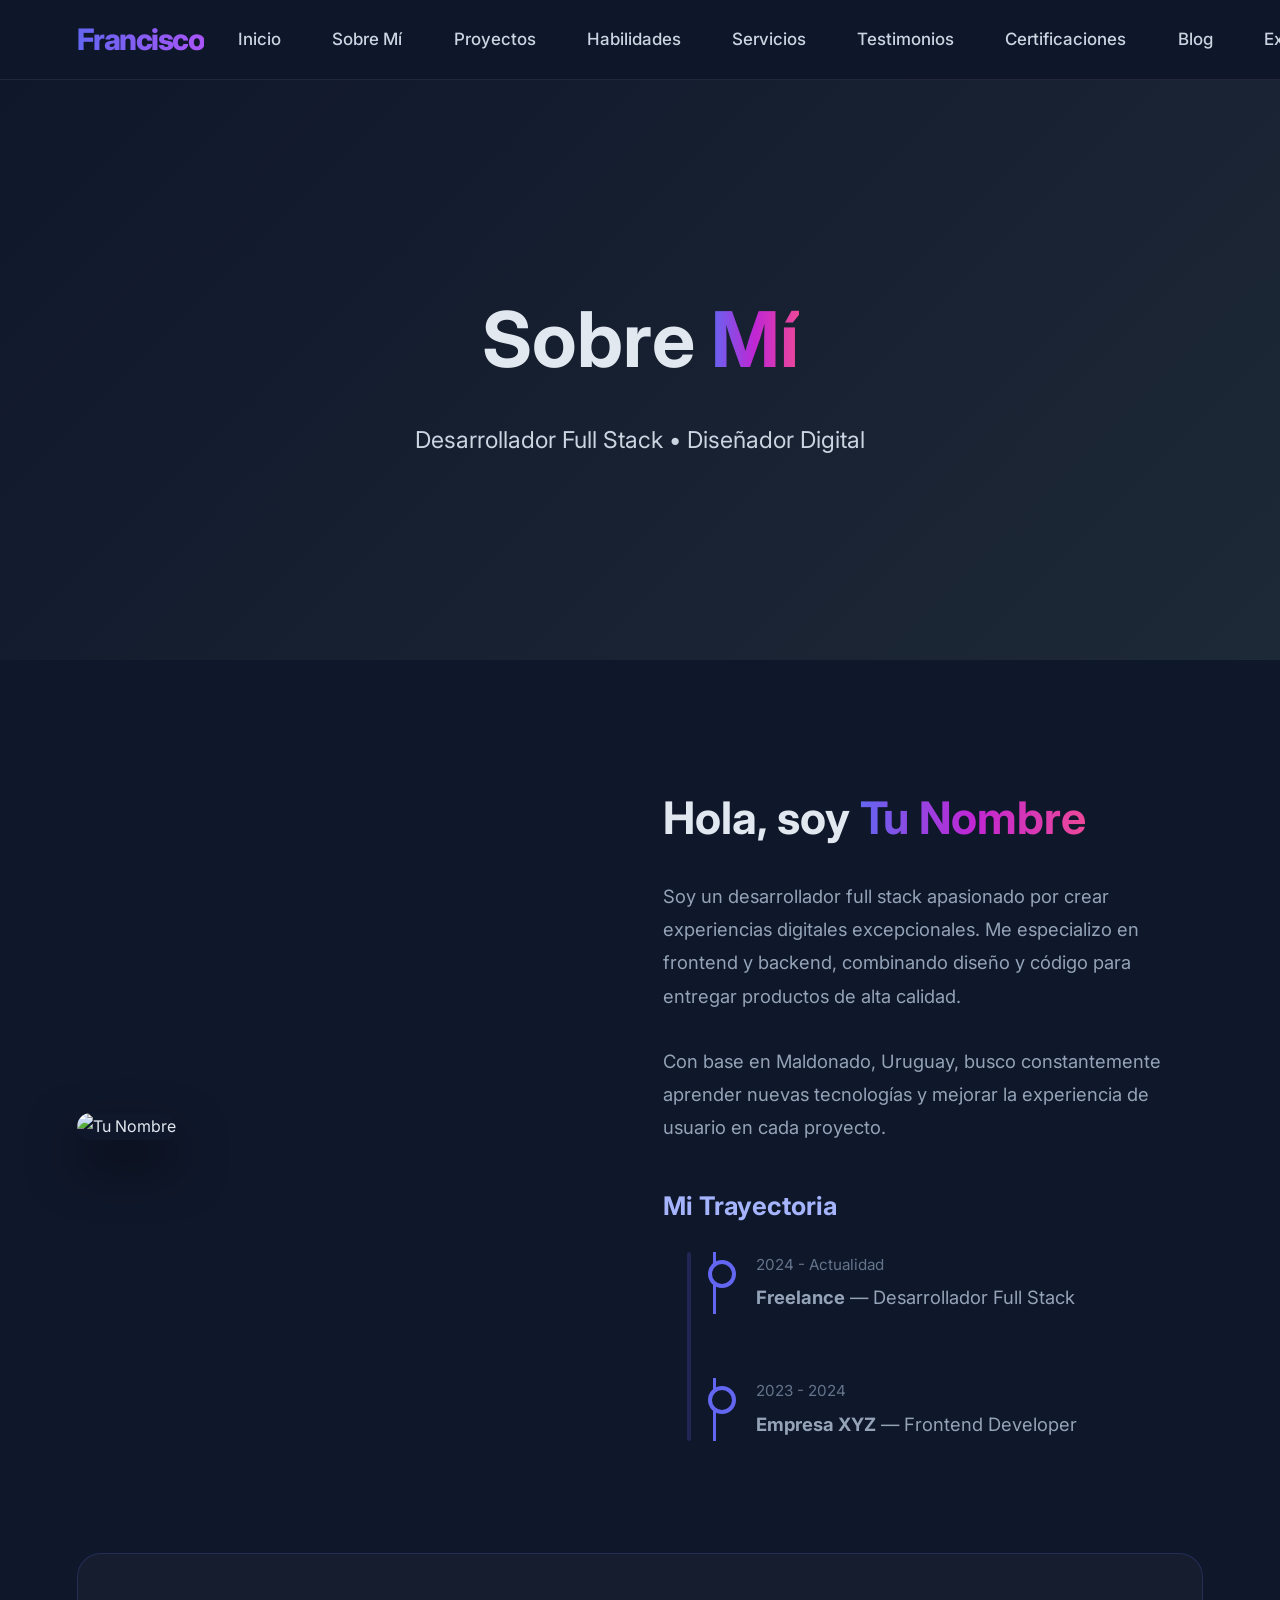
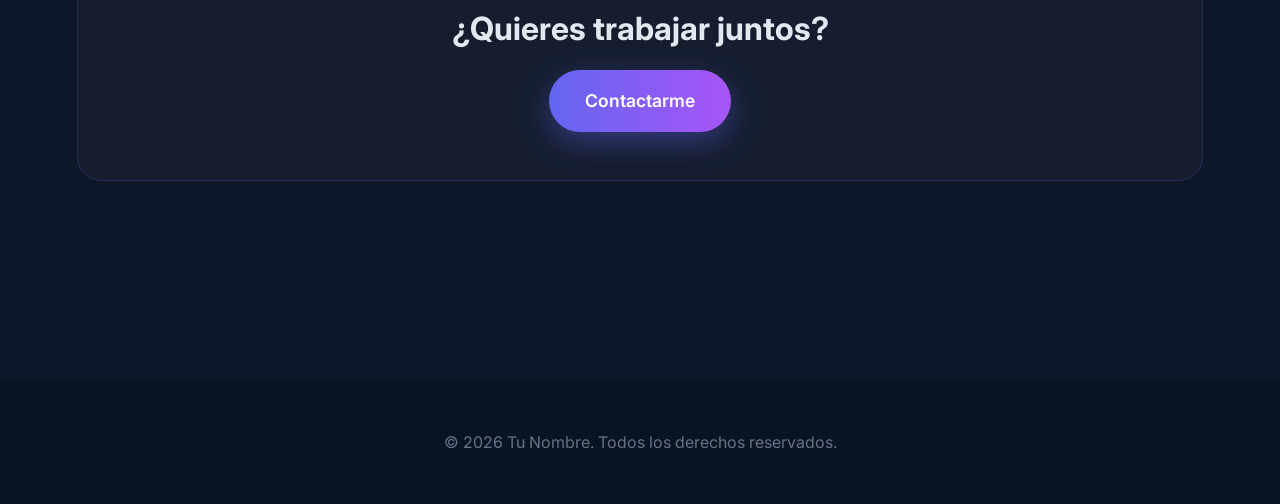
==== about.html @ 86a6cf91 "new commit" ====
<!DOCTYPE html>
<html lang="es">
<head>
  <meta charset="UTF-8">
  <meta name="viewport" content="width=device-width, initial-scale=1.0">
  <title>Sobre Mí | Tu Nombre</title>
  <link rel="stylesheet" href="css/style.css">
  <link rel="stylesheet" href="https://cdnjs.cloudflare.com/ajax/libs/font-awesome/6.6.0/css/all.min.css">
  <link href="https://fonts.googleapis.com/css2?family=Inter:wght@400;500;600;700;800&display=swap" rel="stylesheet">
</head>
<body>

  <!-- Navbar -->
<nav class="navbar">
  <div class="logo">Francisco</div>
  <ul class="nav-links">
    <li><a href="index.html">Inicio</a></li>
    <li><a href="about.html" class="active">Sobre Mí</a></li>
    <li><a href="projects.html">Proyectos</a></li>
    <li><a href="skills.html">Habilidades</a></li>
    <li><a href="services.html">Servicios</a></li>
    <li><a href="testimonials.html">Testimonios</a></li>
    <li><a href="certifications.html">Certificaciones</a></li>
    <li><a href="blog.html">Blog</a></li>
    <li><a href="experience.html">Experiencia</a></li>
    <li><a href="contact.html">Contacto</a></li>
  </ul>
  <div class="hamburger">☰</div>
</nav>

  <!-- Hero -->
  <section class="about-hero">
    <div class="about-hero-content">
      <h1>Sobre <span class="highlight">Mí</span></h1>
      <p>Desarrollador Full Stack • Diseñador Digital</p>
    </div>
  </section>

  <!-- CONTENIDO PRINCIPAL - Corregido -->
  <section class="about-section">
    <div class="about-container">
      <div class="about-grid">

        <!-- Imagen -->
        <div class="about-image">
          <img src="assets/img/foto-perfil.jpg" alt="Tu Nombre">
        </div>

        <!-- Texto -->
        <div class="about-text">
          <h2>Hola, soy <span class="highlight">Tu Nombre</span></h2>
          
          <p>Soy un desarrollador full stack apasionado por crear experiencias digitales excepcionales. Me especializo en frontend y backend, combinando diseño y código para entregar productos de alta calidad.</p>
          
          <p>Con base en Maldonado, Uruguay, busco constantemente aprender nuevas tecnologías y mejorar la experiencia de usuario en cada proyecto.</p>

          <div class="about-experience">
            <h3>Mi Trayectoria</h3>
            <div class="timeline">
              <div class="timeline-item">
                <span class="year">2024 - Actualidad</span>
                <p><strong>Freelance</strong> — Desarrollador Full Stack</p>
              </div>
              <div class="timeline-item">
                <span class="year">2023 - 2024</span>
                <p><strong>Empresa XYZ</strong> — Frontend Developer</p>
              </div>
            </div>
          </div>
        </div>

      </div>

      <!-- CTA -->
      <div class="about-cta">
        <h3>¿Quieres trabajar juntos?</h3>
        <a href="index.html#contacto" class="btn primary">Contactarme</a>
      </div>
    </div>
  </section>

  <!-- Footer -->
  <footer class="footer">
    <p>&copy; 2026 Tu Nombre. Todos los derechos reservados.</p>
  </footer>

  <script src="js/script.js"></script>
</body>
</html>
---- css/style.css ----
@import url('https://fonts.googleapis.com/css2?family=Inter:wght@400;500;600;700;800&display=swap');

/* ==================== TIPOGRAFÍA GLOBAL ==================== */
* {
  margin: 0;
  padding: 0;
  box-sizing: border-box;
  font-family: 'Inter', system-ui, sans-serif !important;
}

:root {
  --primary: #6366f1;
  --accent: #a855f7;
  --dark: #0f172a;
}

body {
  font-family: 'Inter', system-ui, sans-serif !important;
  font-size: 16px;
  line-height: 1.7;
  color: #e2e8f0;
  background: var(--dark);
}

.navbar, .nav-links, .nav-links a, .logo {
  font-family: 'Inter', system-ui, sans-serif !important;
}

/* ==================== NAVBAR - CON MÁS ESPACIO ENTRE LOGO E INICIO ==================== */
.navbar {
  position: fixed;
  top: 0;
  width: 100%;
  background: rgba(15, 23, 42, 0.95);
  backdrop-filter: blur(16px);
  padding: 1.25rem 6%;
  display: flex;
  justify-content: space-between;
  align-items: center;
  z-index: 1000;
  border-bottom: 1px solid rgba(255,255,255,0.08);
  height: 80px;
}

.logo {
  font-size: 1.85rem;
  font-weight: 800;
  background: linear-gradient(90deg, #6366f1, #a855f7);
  -webkit-background-clip: text;
  -webkit-text-fill-color: transparent;
  letter-spacing: -1.5px;
  white-space: nowrap;
  margin-right: 30px;           /* ← Aumentamos el espacio aquí */
}

.nav-links {
  display: flex;
  gap: 2.7rem;
  list-style: none;
  margin: 0;
  padding: 0;
  align-items: center;
}

.nav-links a {
  color: #cbd5e1;
  text-decoration: none;
  font-size: 1.06rem;
  font-weight: 500;
  padding: 8px 4px;
  position: relative;
  white-space: nowrap;
  transition: all 0.3s ease;
}

.nav-links a:hover {
  color: white;
}

.nav-links a::after {
  content: '';
  position: absolute;
  width: 0;
  height: 3px;
  bottom: -7px;
  left: 4px;
  background: linear-gradient(90deg, #6366f1, #a855f7);
  transition: width 0.4s ease;
}

.nav-links a:hover::after {
  width: calc(100% - 8px);
}

/* Hamburger */
.hamburger {
  display: none;
  font-size: 1.9rem;
  cursor: pointer;
  color: #e2e8f0;
}

/* ==================== HERO ==================== */
.hero {
  height: 100vh;
  display: flex;
  align-items: center;
  justify-content: center;
  text-align: center;
  position: relative;
  background: linear-gradient(135deg, #0f172a 0%, #1e2937 100%);
  overflow: hidden;
}

.hero::before {
  content: '';
  position: absolute;
  inset: 0;
  background: url('https://source.unsplash.com/random/1920x1080/?dark,abstract') center/cover;
  opacity: 0.12;
  z-index: 1;
}

.hero-content {
  position: relative;
  z-index: 2;
  max-width: 900px;
  padding: 0 20px;
}

.hero h1 {
  font-size: 5.2rem;
  line-height: 1.05;
  margin-bottom: 1.2rem;
  font-weight: 800;
  letter-spacing: -3px;
}

.highlight {
  background: linear-gradient(90deg, #6366f1, #c026d3, #ec4899);
  -webkit-background-clip: text;
  -webkit-text-fill-color: transparent;
}

.subtitle {
  font-size: 1.65rem;
  margin-bottom: 2.8rem;
  color: #cbd5e1;
  font-weight: 400;
}

.hero-buttons {
  display: flex;
  gap: 1.2rem;
  justify-content: center;
  flex-wrap: wrap;
}

.btn {
  padding: 16px 36px;
  border-radius: 9999px;
  font-weight: 600;
  text-decoration: none;
  font-size: 1.1rem;
  transition: all 0.4s cubic-bezier(0.4, 0, 0.2, 1);
  display: inline-flex;
  align-items: center;
  gap: 10px;
}

.primary {
  background: linear-gradient(90deg, var(--primary), var(--accent));
  color: white;
  box-shadow: 0 10px 30px rgba(99, 102, 241, 0.4);
}

.primary:hover {
  transform: translateY(-8px) scale(1.05);
  box-shadow: 0 20px 45px rgba(99, 102, 241, 0.5);
}

.secondary {
  background: transparent;
  color: white;
  border: 2px solid rgba(203, 213, 225, 0.6);
}

.secondary:hover {
  border-color: var(--primary);
  color: var(--primary);
  background: rgba(99, 102, 241, 0.1);
}

/* ==================== SECCIONES ==================== */
.section {
  padding: 130px 6% 100px;
  scroll-margin-top: 90px;
}

.section h2 {
  font-size: 3.2rem;
  text-align: center;
  margin-bottom: 4rem;
  font-weight: 700;
  background: linear-gradient(90deg, #e2e8f0, #94a3b8);
  -webkit-background-clip: text;
  -webkit-text-fill-color: transparent;
}

/* ==================== PROYECTOS ==================== */
.projects-grid {
  display: grid;
  grid-template-columns: repeat(auto-fit, minmax(380px, 1fr));
  gap: 2.5rem;
}

.project-card {
  background: rgba(30, 41, 55, 0.6);
  border-radius: 24px;
  overflow: hidden;
  border: 1px solid rgba(148, 163, 184, 0.15);
  transition: all 0.5s cubic-bezier(0.4, 0, 0.2, 1);
  backdrop-filter: blur(10px);
}

.project-card:hover {
  transform: translateY(-20px);
  border-color: var(--primary);
  box-shadow: 0 30px 60px rgba(0, 0, 0, 0.5);
}

.project-card img {
  width: 100%;
  height: 260px;
  object-fit: cover;
  transition: transform 0.6s ease;
}

.project-card:hover img {
  transform: scale(1.1);
}

.project-info {
  padding: 1.8rem;
}

.project-info h3 {
  font-size: 1.5rem;
  margin-bottom: 0.8rem;
}

.project-info p {
  color: #94a3b8;
  margin-bottom: 1.2rem;
}

.tags {
  display: flex;
  flex-wrap: wrap;
  gap: 8px;
  margin-bottom: 1.5rem;
}

.tags span {
  background: rgba(99, 102, 241, 0.15);
  color: #a5b4fc;
  padding: 6px 14px;
  border-radius: 30px;
  font-size: 0.85rem;
}

/* ==================== HABILIDADES ==================== */
.skills-grid {
  display: grid;
  grid-template-columns: repeat(auto-fit, minmax(130px, 1fr));
  gap: 1.8rem;
}

.skill-item {
  background: rgba(30, 41, 55, 0.6);
  padding: 2.2rem 1.5rem;
  border-radius: 20px;
  text-align: center;
  transition: all 0.4s ease;
  border: 1px solid rgba(148, 163, 184, 0.1);
}

.skill-item:hover {
  background: rgba(99, 102, 241, 0.12);
  border-color: var(--primary);
  transform: translateY(-10px) scale(1.05);
}

.skill-item i {
  font-size: 2.8rem;
  margin-bottom: 1rem;
  color: var(--primary);
}

/* ==================== RESPONSIVE ==================== */
@media (max-width: 768px) {
  .hero h1 {
    font-size: 3.8rem;
  }
  
  .nav-links {
    position: fixed;
    top: 75px;
    left: -100%;
    width: 100%;
    height: calc(100vh - 75px);
    background: var(--dark);
    flex-direction: column;
    align-items: center;
    justify-content: start;
    padding-top: 3rem;
    transition: 0.5s ease;
  }
  
  .nav-links.active {
    left: 0;
  }
  
  .hamburger {
    display: block;
  }
  
  .section {
    padding: 100px 5%;
  }
}

/* ==================== ABOUT PAGE - DETALLADA ==================== */

.about-hero {
  height: 65vh;
  background: linear-gradient(135deg, #0f172a 0%, #1e2937 100%);
  display: flex;
  align-items: center;
  justify-content: center;
  text-align: center;
  position: relative;
  margin-top: 75px;
}

.about-hero::before {
  content: '';
  position: absolute;
  inset: 0;
  background: url('https://source.unsplash.com/random/1920x1080/?developer,portrait') center/cover;
  opacity: 0.18;
}

.about-hero-content h1 {
  font-size: 4.8rem;
  margin-bottom: 1rem;
}

.about-hero-content p {
  font-size: 1.45rem;
  max-width: 700px;
  margin: 0 auto;
  color: #cbd5e1;
}

/* Contenido */
.about-section {
  padding: 120px 6% 100px;
}

.about-container {
  max-width: 1300px;
  margin: 0 auto;
}

.about-grid {
  display: grid;
  grid-template-columns: 1fr 1.1fr;
  gap: 6rem;
  align-items: center;
}

.about-image img {
  width: 100%;
  border-radius: 24px;
  box-shadow: 0 30px 60px rgba(0, 0, 0, 0.6);
}

.about-text h2 {
  font-size: 2.9rem;
  margin-bottom: 1.6rem;
}

.about-experience h3,
.about-values h3 {
  margin: 2.5rem 0 1.5rem;
  font-size: 1.6rem;
  color: #a5b4fc;
}

.timeline-item {
  margin-bottom: 1.4rem;
  padding-left: 1.2rem;
  border-left: 3px solid #6366f1;
}

.timeline-item .year {
  color: #64748b;
  font-size: 0.95rem;
  display: block;
  margin-bottom: 4px;
}

/* Valores */
.values-grid {
  display: grid;
  grid-template-columns: repeat(auto-fit, minmax(140px, 1fr));
  gap: 1.5rem;
}

.value-card {
  background: rgba(30, 41, 55, 0.6);
  padding: 1.8rem 1rem;
  border-radius: 16px;
  text-align: center;
  transition: 0.4s;
}

.value-card:hover {
  transform: translateY(-8px);
  background: rgba(99, 102, 241, 0.15);
}

.value-card i {
  font-size: 2.2rem;
  margin-bottom: 1rem;
  color: #6366f1;
}

/* CTA */
.about-cta {
  text-align: center;
  margin-top: 5rem;
  padding: 3rem;
  background: rgba(30, 41, 55, 0.4);
  border-radius: 24px;
  border: 1px solid rgba(99, 102, 241, 0.2);
}

.about-cta h3 {
  font-size: 2rem;
  margin-bottom: 0.8rem;
}

/* ==================== FIX PARA PARTE INFERIOR ==================== */

/* ==================== ABOUT SECTION - FIX VISIBILIDAD ==================== */

.about-section {
  padding: 120px 6% 150px;
  background: var(--dark);
  min-height: 100vh;
}

.about-container {
  max-width: 1200px;
  margin: 0 auto;
}

.about-grid {
  display: grid;
  grid-template-columns: 1fr 1.1fr;
  gap: 6rem;
  align-items: center;
}

.about-image img {
  width: 100%;
  border-radius: 24px;
  box-shadow: 0 25px 50px rgba(0, 0, 0, 0.5);
}

.about-text h2 {
  font-size: 2.8rem;
  margin-bottom: 1.5rem;
}

.about-text p {
  font-size: 1.15rem;
  line-height: 1.8;
  color: #94a3b8;
  margin-bottom: 2rem;
}

/* Footer */
.footer {
  background: #0a1321;
  color: #64748b;
  text-align: center;
  padding: 3rem 6%;
  margin-top: 50px;
}

/* ==================== PROJECTS PAGE ==================== */

.projects-hero {
  height: 60vh;
  background: linear-gradient(135deg, #0f172a, #1e2937);
  display: flex;
  align-items: center;
  justify-content: center;
  text-align: center;
  margin-top: 75px;
  position: relative;
}

.projects-hero::before {
  content: '';
  position: absolute;
  inset: 0;
  background: url('https://source.unsplash.com/random/1920x1080/?code,programming') center/cover;
  opacity: 0.15;
}

.projects-hero-content h1 {
  font-size: 4.5rem;
  margin-bottom: 1rem;
}

.projects-hero-content p {
  font-size: 1.4rem;
  color: #cbd5e1;
}

/* Filtros */
.filter-buttons {
  display: flex;
  justify-content: center;
  gap: 1rem;
  margin-bottom: 4rem;
  flex-wrap: wrap;
}

.filter-btn {
  padding: 12px 28px;
  border: 2px solid rgba(99, 102, 241, 0.3);
  background: transparent;
  color: #cbd5e1;
  border-radius: 50px;
  cursor: pointer;
  transition: all 0.4s ease;
  font-weight: 500;
}

.filter-btn:hover,
.filter-btn.active {
  background: #6366f1;
  border-color: #6366f1;
  color: white;
  transform: translateY(-3px);
}

/* Grid de Proyectos */
.projects-grid {
  display: grid;
  grid-template-columns: repeat(auto-fit, minmax(380px, 1fr));
  gap: 2.5rem;
}

.project-card {
  background: rgba(30, 41, 55, 0.7);
  border-radius: 24px;
  overflow: hidden;
  border: 1px solid rgba(148, 163, 184, 0.15);
  transition: all 0.5s ease;
  backdrop-filter: blur(10px);
}

.project-card:hover {
  transform: translateY(-20px);
  box-shadow: 0 30px 60px rgba(0, 0, 0, 0.5);
  border-color: #6366f1;
}

.project-card img {
  width: 100%;
  height: 260px;
  object-fit: cover;
  transition: transform 0.6s ease;
}

.project-card:hover img {
  transform: scale(1.08);
}

.project-info {
  padding: 1.8rem;
}

.project-info h3 {
  font-size: 1.55rem;
  margin-bottom: 0.8rem;
}

.project-info p {
  color: #94a3b8;
  margin-bottom: 1.3rem;
  line-height: 1.6;
}

.tags {
  display: flex;
  flex-wrap: wrap;
  gap: 8px;
  margin-bottom: 1.5rem;
}

.tags span {
  background: rgba(99, 102, 241, 0.15);
  color: #a5b4fc;
  padding: 6px 16px;
  border-radius: 30px;
  font-size: 0.85rem;
}

.project-links {
  display: flex;
  gap: 1rem;
}

.project-links a {
  color: #6366f1;
  text-decoration: none;
  font-weight: 600;
}

/* ==================== SKILLS PAGE ==================== */

.skills-hero {
  height: 60vh;
  background: linear-gradient(135deg, #0f172a, #1e2937);
  display: flex;
  align-items: center;
  justify-content: center;
  text-align: center;
  margin-top: 75px;
  position: relative;
}

.skills-hero::before {
  content: '';
  position: absolute;
  inset: 0;
  background: url('https://source.unsplash.com/random/1920x1080/?skills,technology') center/cover;
  opacity: 0.15;
}

.skills-hero-content h1 {
  font-size: 4.6rem;
}

.skills-section {
  padding: 120px 6% 100px;
  background: var(--dark);
}

.skills-container {
  max-width: 1200px;
  margin: 0 auto;
}

.skills-category {
  margin-bottom: 5rem;
}

.skills-category h2 {
  font-size: 2.2rem;
  margin-bottom: 2.5rem;
  color: #a5b4fc;
  display: flex;
  align-items: center;
  gap: 15px;
}

.skills-grid {
  display: grid;
  grid-template-columns: repeat(auto-fit, minmax(280px, 1fr));
  gap: 1.8rem;
}

.skill-card {
  background: rgba(30, 41, 55, 0.7);
  padding: 2rem 1.8rem;
  border-radius: 20px;
  border: 1px solid rgba(148, 163, 184, 0.1);
  transition: all 0.4s ease;
  text-align: center;
}

.skill-card:hover {
  transform: translateY(-12px);
  border-color: #6366f1;
  box-shadow: 0 20px 40px rgba(99, 102, 241, 0.2);
}

.skill-card i {
  font-size: 3.2rem;
  margin-bottom: 1.2rem;
  color: #6366f1;
}

.skill-card h3 {
  font-size: 1.35rem;
  margin-bottom: 1rem;
}

.progress-bar {
  height: 8px;
  background: rgba(255,255,255,0.1);
  border-radius: 10px;
  overflow: hidden;
  margin-top: 1rem;
}

.progress {
  height: 100%;
  background: linear-gradient(90deg, #6366f1, #a855f7);
  border-radius: 10px;
  transition: width 1.5s ease;
}

/* ==================== CONTACT PAGE ==================== */

.contact-hero {
  height: 55vh;
  background: linear-gradient(135deg, #0f172a, #1e2937);
  display: flex;
  align-items: center;
  justify-content: center;
  text-align: center;
  margin-top: 75px;
  position: relative;
}

.contact-hero::before {
  content: '';
  position: absolute;
  inset: 0;
  background: url('https://source.unsplash.com/random/1920x1080/?contact') center/cover;
  opacity: 0.12;
}

.contact-hero-content h1 {
  font-size: 4.4rem;
}

.contact-section {
  padding: 100px 6% 120px;
  background: var(--dark);
}

.contact-container {
  max-width: 1100px;
  margin: 0 auto;
}

.contact-grid {
  display: grid;
  grid-template-columns: 1.1fr 1fr;
  gap: 5rem;
}

.contact-form h2,
.contact-info h2 {
  margin-bottom: 2rem;
  color: #a5b4fc;
}

/* Formulario */
.contact-form input,
.contact-form textarea {
  width: 100%;
  padding: 16px 20px;
  margin-bottom: 1.2rem;
  background: rgba(30, 41, 55, 0.6);
  border: 1px solid rgba(148, 163, 184, 0.2);
  border-radius: 12px;
  color: white;
  font-size: 1.05rem;
  transition: 0.3s;
}

.contact-form input:focus,
.contact-form textarea:focus {
  border-color: #6366f1;
  outline: none;
  box-shadow: 0 0 0 3px rgba(99, 102, 241, 0.2);
}

.contact-form button {
  width: 100%;
  padding: 16px;
  font-size: 1.1rem;
}

/* Información de Contacto */
.info-item {
  display: flex;
  gap: 1.2rem;
  margin-bottom: 2rem;
}

.info-item i {
  font-size: 1.8rem;
  color: #6366f1;
  margin-top: 5px;
}

.info-item h3 {
  margin-bottom: 4px;
  font-size: 1.1rem;
}

/* Redes Sociales */
.social-links {
  margin-top: 3rem;
}

.social-links a {
  font-size: 2rem;
  margin-right: 1.2rem;
  color: #94a3b8;
  transition: 0.3s;
}

.social-links a:hover {
  color: #6366f1;
  transform: translateY(-5px);
}

/* ==================== SERVICES PAGE - MEJORADA ==================== */

.services-hero {
  height: 60vh;
  background: linear-gradient(135deg, #0f172a, #1e2937);
  display: flex;
  align-items: center;
  justify-content: center;
  text-align: center;
  margin-top: 75px;
  position: relative;
}

.services-hero-content h1 {
  font-size: 4.6rem;
}

.services-section {
  padding: 100px 6% 120px;
}

.services-grid {
  display: grid;
  grid-template-columns: repeat(auto-fit, minmax(360px, 1fr));
  gap: 2.5rem;
}

.service-card {
  background: rgba(30, 41, 55, 0.75);
  border-radius: 24px;
  padding: 2.8rem 2rem;
  border: 1px solid rgba(148, 163, 184, 0.15);
  transition: all 0.5s ease;
  height: 100%;
  display: flex;
  flex-direction: column;
}

.service-card:hover {
  transform: translateY(-20px);
  border-color: #6366f1;
  box-shadow: 0 30px 60px rgba(0, 0, 0, 0.5);
}

.service-card .service-icon {
  font-size: 3.8rem;
  margin-bottom: 1.5rem;
  color: #6366f1;
}

.service-card h3 {
  font-size: 1.7rem;
  margin-bottom: 1rem;
}

.service-card p {
  color: #94a3b8;
  margin-bottom: 2rem;
  flex-grow: 1;
}

.service-card ul {
  list-style: none;
  padding: 0;
  margin-bottom: 2rem;
}

.service-card ul li {
  margin: 10px 0;
  color: #cbd5e1;
}

/* Modal */
.service-modal {
  display: none;
  position: fixed;
  top: 0;
  left: 0;
  width: 100%;
  height: 100%;
  background: rgba(0, 0, 0, 0.85);
  z-index: 2000;
  align-items: center;
  justify-content: center;
}

.modal-content {
  background: #1e2937;
  max-width: 600px;
  width: 90%;
  border-radius: 20px;
  padding: 2.5rem;
  position: relative;
}

.close-modal {
  position: absolute;
  top: 15px;
  right: 20px;
  font-size: 2rem;
  cursor: pointer;
  color: #94a3b8;
}

.close-modal:hover {
  color: white;
}

/* ==================== TESTIMONIALS PAGE ==================== */

.testimonials-hero {
  height: 55vh;
  background: linear-gradient(135deg, #0f172a, #1e2937);
  display: flex;
  align-items: center;
  justify-content: center;
  text-align: center;
  margin-top: 75px;
  position: relative;
}

.testimonials-hero::before {
  content: '';
  position: absolute;
  inset: 0;
  background: url('https://source.unsplash.com/random/1920x1080/?testimonial') center/cover;
  opacity: 0.15;
}

.testimonials-hero-content h1 {
  font-size: 4.5rem;
}

.testimonials-section {
  padding: 100px 6% 80px;
  background: var(--dark);
}

.testimonials-grid {
  display: grid;
  grid-template-columns: repeat(auto-fit, minmax(380px, 1fr));
  gap: 2.5rem;
}

.testimonial-card {
  background: rgba(30, 41, 55, 0.7);
  padding: 2.5rem;
  border-radius: 24px;
  border: 1px solid rgba(148, 163, 184, 0.15);
  transition: all 0.5s ease;
  position: relative;
}

.testimonial-card:hover {
  transform: translateY(-15px);
  border-color: #6366f1;
}

.testimonial-card::before {
  content: '“';
  font-size: 6rem;
  position: absolute;
  top: -20px;
  left: 20px;
  opacity: 0.1;
  color: #6366f1;
  font-family: serif;
}

.testimonial-text {
  font-size: 1.1rem;
  line-height: 1.8;
  color: #cbd5e1;
  margin-bottom: 2rem;
  font-style: italic;
}

.testimonial-author {
  display: flex;
  align-items: center;
  gap: 15px;
}

.testimonial-author img {
  width: 55px;
  height: 55px;
  border-radius: 50%;
  object-fit: cover;
}

.testimonial-author-info h4 {
  margin: 0;
  font-size: 1.1rem;
}

.testimonial-author-info p {
  margin: 0;
  color: #94a3b8;
  font-size: 0.95rem;
}

/* CTA */
.testimonial-cta {
  text-align: center;
  padding: 4rem 6%;
  background: rgba(99, 102, 241, 0.08);
  margin: 50px 6%;
  border-radius: 24px;
}

/* ==================== CERTIFICATIONS PAGE ==================== */

.certifications-hero {
  height: 55vh;
  background: linear-gradient(135deg, #0f172a, #1e2937);
  display: flex;
  align-items: center;
  justify-content: center;
  text-align: center;
  margin-top: 75px;
  position: relative;
}

.certifications-hero::before {
  content: '';
  position: absolute;
  inset: 0;
  background: url('https://source.unsplash.com/random/1920x1080/?certificate') center/cover;
  opacity: 0.15;
}

.certifications-hero-content h1 {
  font-size: 4.5rem;
}

.certifications-section {
  padding: 100px 6% 120px;
  background: var(--dark);
}

.certifications-grid {
  display: grid;
  grid-template-columns: repeat(auto-fit, minmax(320px, 1fr));
  gap: 2.2rem;
}

.certification-card {
  background: rgba(30, 41, 55, 0.75);
  border-radius: 20px;
  padding: 2rem;
  border: 1px solid rgba(148, 163, 184, 0.15);
  transition: all 0.4s ease;
  text-align: center;
}

.certification-card:hover {
  transform: translateY(-15px);
  border-color: #6366f1;
}

.certification-card i {
  font-size: 3.5rem;
  margin-bottom: 1.5rem;
  color: #6366f1;
}

.certification-card h3 {
  font-size: 1.4rem;
  margin-bottom: 0.8rem;
}

.certification-card .issuer {
  color: #94a3b8;
  font-size: 0.95rem;
  margin-bottom: 1rem;
}

.certification-card .date {
  font-size: 0.9rem;
  color: #64748b;
  margin-bottom: 1.5rem;
}

.certification-card .btn {
  padding: 10px 24px;
  font-size: 0.95rem;
}

/* ==================== BLOG PAGE ==================== */

.blog-hero {
  height: 55vh;
  background: linear-gradient(135deg, #0f172a, #1e2937);
  display: flex;
  align-items: center;
  justify-content: center;
  text-align: center;
  margin-top: 75px;
  position: relative;
}

.blog-hero::before {
  content: '';
  position: absolute;
  inset: 0;
  background: url('https://source.unsplash.com/random/1920x1080/?blog') center/cover;
  opacity: 0.15;
}

.blog-hero-content h1 {
  font-size: 4.5rem;
}

.blog-section {
  padding: 80px 6% 100px;
}

.blog-container {
  max-width: 1300px;
  margin: 0 auto;
}

.search-bar {
  width: 100%;
  max-width: 500px;
  padding: 14px 20px;
  border: 1px solid rgba(148, 163, 184, 0.2);
  border-radius: 50px;
  background: rgba(30, 41, 55, 0.6);
  color: white;
  font-size: 1.05rem;
  margin-bottom: 2rem;
}

.blog-filters {
  display: flex;
  flex-direction: column;
  align-items: center;
  margin-bottom: 3rem;
}

.category-filters {
  display: flex;
  gap: 1rem;
  flex-wrap: wrap;
  justify-content: center;
}

.filter-btn {
  padding: 10px 24px;
  border: 2px solid rgba(99, 102, 241, 0.3);
  background: transparent;
  color: #cbd5e1;
  border-radius: 50px;
  cursor: pointer;
  transition: all 0.3s;
}

.filter-btn.active,
.filter-btn:hover {
  background: #6366f1;
  border-color: #6366f1;
  color: white;
}

.blog-grid {
  display: grid;
  grid-template-columns: repeat(auto-fit, minmax(360px, 1fr));
  gap: 2.5rem;
}

.blog-card {
  background: rgba(30, 41, 55, 0.75);
  border-radius: 20px;
  overflow: hidden;
  transition: all 0.4s ease;
  border: 1px solid rgba(148, 163, 184, 0.1);
}

.blog-card:hover {
  transform: translateY(-15px);
  box-shadow: 0 25px 50px rgba(0, 0, 0, 0.4);
}

.blog-card img {
  width: 100%;
  height: 220px;
  object-fit: cover;
}

.blog-content {
  padding: 1.8rem;
}

.blog-content h3 {
  font-size: 1.45rem;
  margin-bottom: 0.8rem;
  line-height: 1.3;
}

.blog-content p {
  color: #94a3b8;
  margin-bottom: 1.2rem;
  font-size: 1rem;
}

.blog-meta {
  display: flex;
  justify-content: space-between;
  font-size: 0.9rem;
  color: #64748b;
}

/* ==================== EXPERIENCE PAGE ==================== */

.experience-hero {
  height: 55vh;
  background: linear-gradient(135deg, #0f172a, #1e2937);
  display: flex;
  align-items: center;
  justify-content: center;
  text-align: center;
  margin-top: 75px;
  position: relative;
}

.experience-hero::before {
  content: '';
  position: absolute;
  inset: 0;
  background: url('https://source.unsplash.com/random/1920x1080/?career') center/cover;
  opacity: 0.15;
}

.experience-hero-content h1 {
  font-size: 4.5rem;
}

.experience-section {
  padding: 100px 6% 120px;
  background: var(--dark);
}

.experience-container {
  max-width: 1000px;
  margin: 0 auto;
}

/* Timeline */
.timeline {
  position: relative;
  padding-left: 50px;
}

.timeline::before {
  content: '';
  position: absolute;
  left: 24px;
  top: 0;
  bottom: 0;
  width: 4px;
  background: rgba(99, 102, 241, 0.2);
  border-radius: 10px;
}

.timeline-item {
  position: relative;
  margin-bottom: 4rem;
  padding-left: 40px;
}

.timeline-item:last-child {
  margin-bottom: 0;
}

.timeline-item::before {
  content: '';
  position: absolute;
  left: -8px;
  top: 8px;
  width: 20px;
  height: 20px;
  background: var(--dark);
  border: 4px solid #6366f1;
  border-radius: 50%;
  z-index: 1;
}

.timeline-content {
  background: rgba(30, 41, 55, 0.8);
  padding: 2rem;
  border-radius: 20px;
  border: 1px solid rgba(148, 163, 184, 0.15);
  transition: all 0.4s ease;
}

.timeline-content:hover {
  transform: translateX(15px);
  border-color: #6366f1;
}

.timeline-content h3 {
  font-size: 1.5rem;
  margin-bottom: 0.5rem;
}

.timeline-content .company {
  color: #a5b4fc;
  font-weight: 600;
  margin-bottom: 0.8rem;
}

.timeline-content .date {
  color: #64748b;
  font-size: 0.95rem;
  margin-bottom: 1.2rem;
}

.timeline-content ul {
  padding-left: 20px;
}

.timeline-content ul li {
  margin: 8px 0;
  color: #cbd5e1;
}
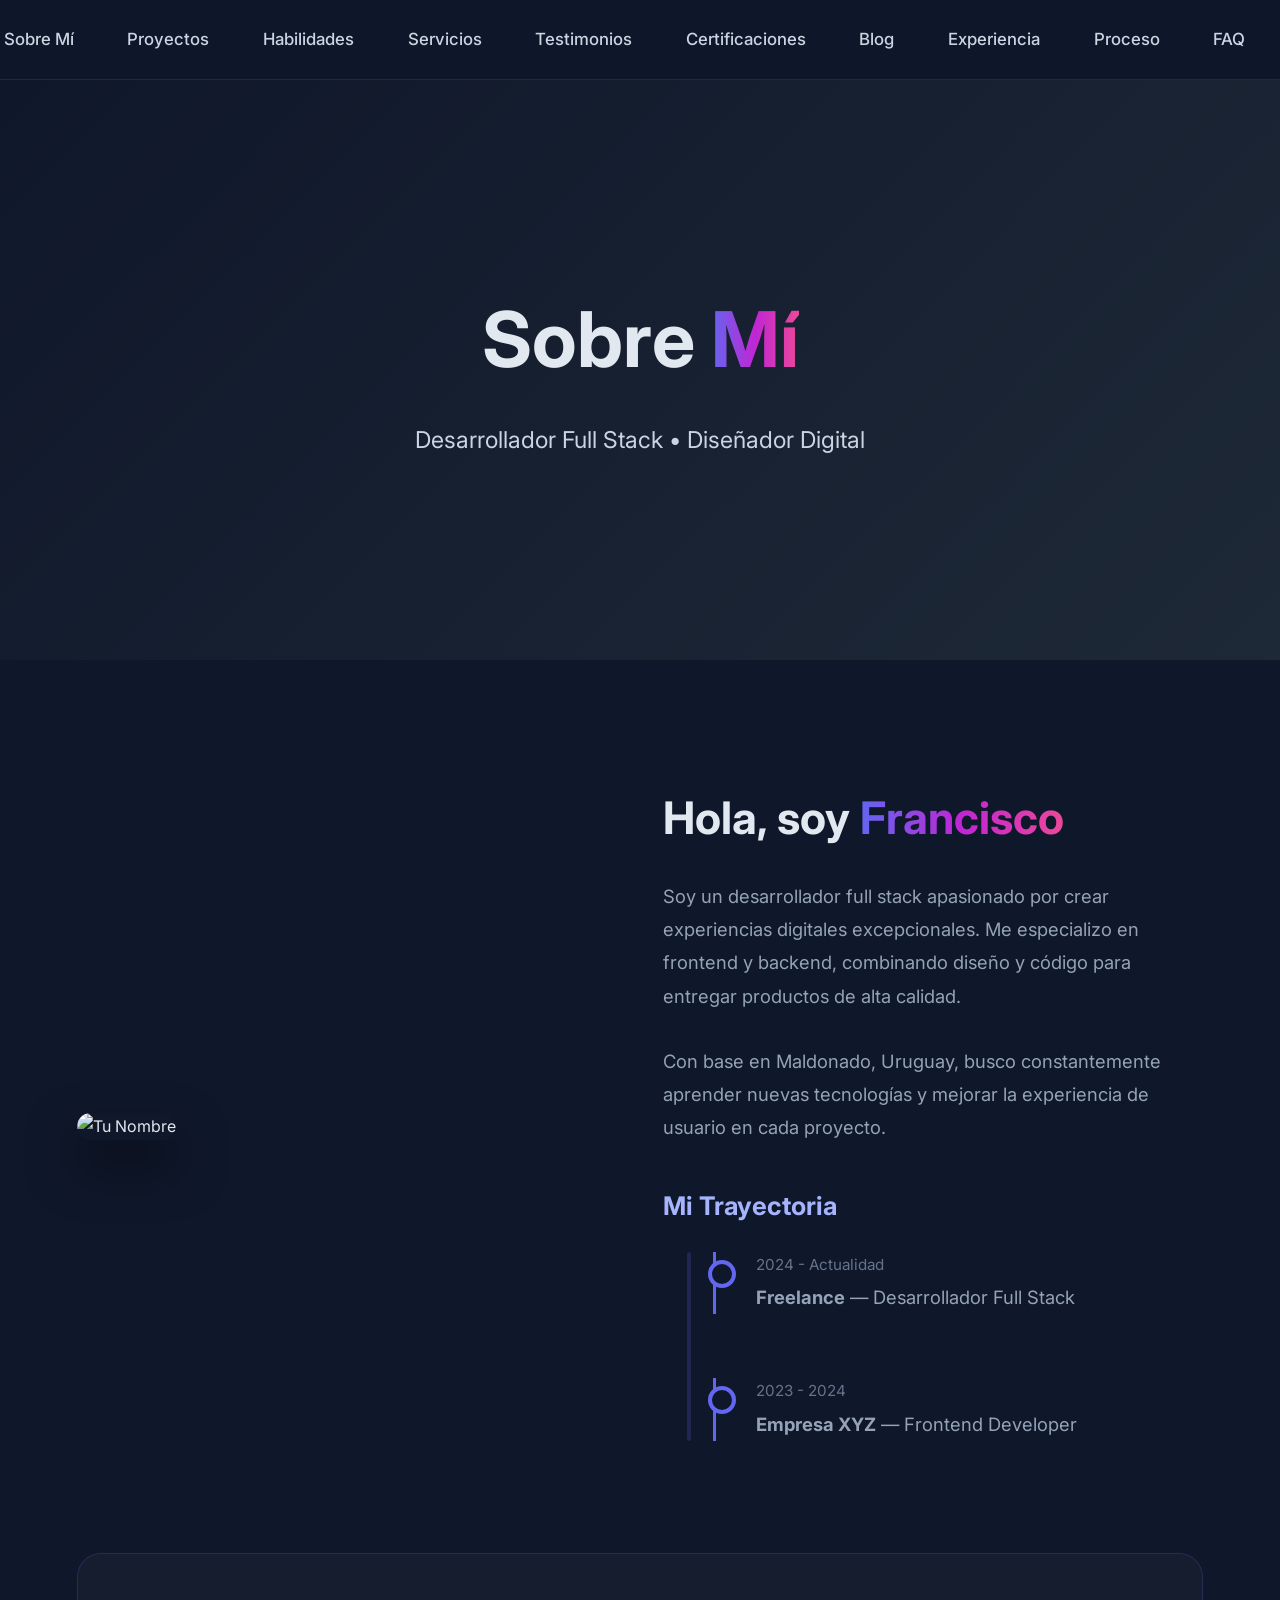
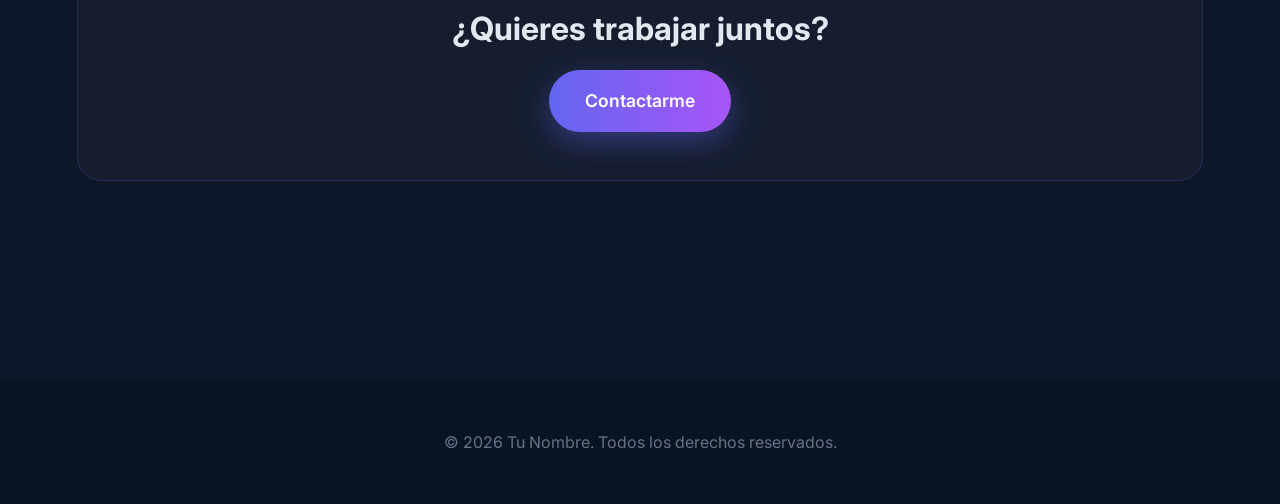
==== commit 84735110: "new commit" ====
--- a/about.html
+++ b/about.html
@@ -12,7 +12,6 @@
 
   <!-- Navbar -->
 <nav class="navbar">
-  <div class="logo">Francisco</div>
   <ul class="nav-links">
     <li><a href="index.html">Inicio</a></li>
     <li><a href="about.html" class="active">Sobre Mí</a></li>
@@ -23,6 +22,8 @@
     <li><a href="certifications.html">Certificaciones</a></li>
     <li><a href="blog.html">Blog</a></li>
     <li><a href="experience.html">Experiencia</a></li>
+    <li><a href="process.html">Proceso</a></li>
+    <li><a href="faq.html">FAQ</a></li>
     <li><a href="contact.html">Contacto</a></li>
   </ul>
   <div class="hamburger">☰</div>
@@ -48,7 +49,7 @@
 
         <!-- Texto -->
         <div class="about-text">
-          <h2>Hola, soy <span class="highlight">Tu Nombre</span></h2>
+          <h2>Hola, soy <span class="highlight">Francisco</span></h2>
           
           <p>Soy un desarrollador full stack apasionado por crear experiencias digitales excepcionales. Me especializo en frontend y backend, combinando diseño y código para entregar productos de alta calidad.</p>
           
--- a/css/style.css
+++ b/css/style.css
@@ -26,7 +26,7 @@
   font-family: 'Inter', system-ui, sans-serif !important;
 }
 
-/* ==================== NAVBAR - CON MÁS ESPACIO ENTRE LOGO E INICIO ==================== */
+/* ==================== NAVBAR - CENTRADO Y MÁS JUNTO ==================== */
 .navbar {
   position: fixed;
   top: 0;
@@ -35,27 +35,16 @@
   backdrop-filter: blur(16px);
   padding: 1.25rem 6%;
   display: flex;
-  justify-content: space-between;
+  justify-content: center;        /* Centrado */
   align-items: center;
   z-index: 1000;
   border-bottom: 1px solid rgba(255,255,255,0.08);
   height: 80px;
 }
 
-.logo {
-  font-size: 1.85rem;
-  font-weight: 800;
-  background: linear-gradient(90deg, #6366f1, #a855f7);
-  -webkit-background-clip: text;
-  -webkit-text-fill-color: transparent;
-  letter-spacing: -1.5px;
-  white-space: nowrap;
-  margin-right: 30px;           /* ← Aumentamos el espacio aquí */
-}
-
 .nav-links {
   display: flex;
-  gap: 2.7rem;
+  gap: 2.1rem;                    /* Reduje el espacio entre enlaces */
   list-style: none;
   margin: 0;
   padding: 0;
@@ -65,9 +54,9 @@
 .nav-links a {
   color: #cbd5e1;
   text-decoration: none;
-  font-size: 1.06rem;
+  font-size: 1.05rem;
   font-weight: 500;
-  padding: 8px 4px;
+  padding: 8px 10px;
   position: relative;
   white-space: nowrap;
   transition: all 0.3s ease;
@@ -77,19 +66,20 @@
   color: white;
 }
 
+/* Línea inferior al hover */
 .nav-links a::after {
   content: '';
   position: absolute;
   width: 0;
   height: 3px;
   bottom: -7px;
-  left: 4px;
+  left: 10px;
   background: linear-gradient(90deg, #6366f1, #a855f7);
   transition: width 0.4s ease;
 }
 
 .nav-links a:hover::after {
-  width: calc(100% - 8px);
+  width: calc(100% - 20px);
 }
 
 /* Hamburger */
@@ -1363,4 +1353,116 @@
 .timeline-content ul li {
   margin: 8px 0;
   color: #cbd5e1;
+}
+
+/* ==================== PROCESS PAGE ==================== */
+
+.process-hero {
+  height: 60vh;
+  background: linear-gradient(135deg, #0f172a, #1e2937);
+  display: flex;
+  align-items: center;
+  justify-content: center;
+  text-align: center;
+  margin-top: 75px;
+}
+
+.process-hero-content h1 {
+  font-size: 4.4rem;
+}
+
+.process-section {
+  padding: 100px 6%;
+  background: var(--dark);
+}
+
+.process-steps {
+  max-width: 1100px;
+  margin: 0 auto;
+  display: grid;
+  grid-template-columns: repeat(auto-fit, minmax(280px, 1fr));
+  gap: 2rem;
+}
+
+.process-step {
+  background: rgba(30, 41, 55, 0.8);
+  padding: 2.5rem 2rem;
+  border-radius: 20px;
+  text-align: center;
+  border: 1px solid rgba(99, 102, 241, 0.2);
+  transition: all 0.4s ease;
+}
+
+.process-step:hover {
+  transform: translateY(-10px);
+  border-color: #6366f1;
+}
+
+.process-step .step-number {
+  font-size: 3rem;
+  font-weight: 800;
+  background: linear-gradient(90deg, #6366f1, #a855f7);
+  -webkit-background-clip: text;
+  -webkit-text-fill-color: transparent;
+  margin-bottom: 1rem;
+}
+
+.process-step h3 {
+  font-size: 1.5rem;
+  margin-bottom: 1rem;
+}
+
+/* ==================== FAQ PAGE ==================== */
+
+.faq-hero {
+  height: 55vh;
+  background: linear-gradient(135deg, #0f172a, #1e2937);
+  display: flex;
+  align-items: center;
+  justify-content: center;
+  text-align: center;
+  margin-top: 75px;
+}
+
+.faq-hero-content h1 {
+  font-size: 4.4rem;
+}
+
+.faq-section {
+  padding: 100px 6% 120px;
+  background: var(--dark);
+}
+
+.faq-container {
+  max-width: 900px;
+  margin: 0 auto;
+}
+
+.faq-item {
+  background: rgba(30, 41, 55, 0.8);
+  margin-bottom: 1rem;
+  border-radius: 16px;
+  overflow: hidden;
+  border: 1px solid rgba(148, 163, 184, 0.1);
+  transition: all 0.3s ease;
+}
+
+.faq-item:hover {
+  border-color: #6366f1;
+}
+
+.faq-question {
+  padding: 1.4rem 1.8rem;
+  cursor: pointer;
+  display: flex;
+  justify-content: space-between;
+  align-items: center;
+  font-weight: 600;
+}
+
+.faq-answer {
+  padding: 0 1.8rem 1.8rem;
+  color: #94a3b8;
+  display: none;
+  line-height: 1.7;
 }
